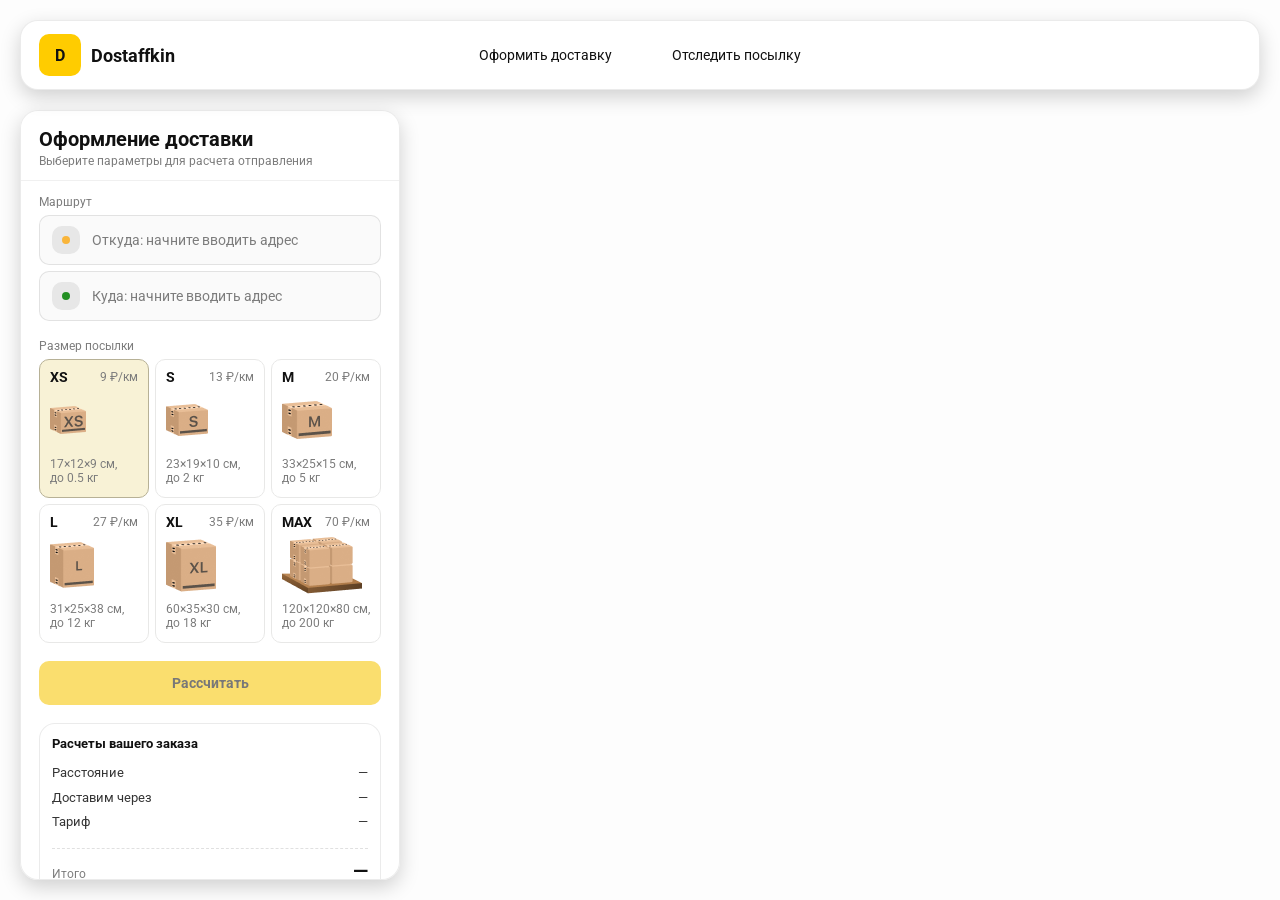
==== order.html @ 2e92b801 "Добавление проекта" ====
<!DOCTYPE html>
<html lang="ru">
<head>
  <meta charset="utf-8"/>
  <meta name="viewport" content="width=device-width,initial-scale=1,maximum-scale=1,user-scalable=0"/>
  <title>Оформление доставки</title>
  <link rel="stylesheet" href="styles/base.css"/>
  <link rel="stylesheet" href="styles/base_adaptive.css"/>
  <link rel="stylesheet" href="styles/order.css"/>
  <link rel="stylesheet" href="styles/order_adaptive.css"/>
    <script src="https://api-maps.yandex.ru/2.1/?lang=ru_RU&apikey=99708231-cf86-4f38-8fbd-c0e932e40367&suggest_apikey=fa4eba59-2806-4e3c-8277-b760c59cbbd2" type="text/javascript"></script>
</head>
<body>
<header class="header">
    <a class="header-brand" href="./index.html">
        <div class="header-logo">D</div>
        <div class="header-title">Dostaffkin</div>
    </a>
    <nav class="header-menu">
        <a class="header-link" href="#">Оформить <span>доставку</span></a>
        <a class="header-link" href="track.html">Отследить <span>посылку</span></a>
    </nav>
</header>
<aside class="main" id="sidebar">
    <div class="main-header">
        <div class="main-title">Оформление доставки</div>
        <div class="main-text">Выберите параметры для расчета отправления</div>
    </div>
    <div class="main-content">
        <div class="main-route">
            <div class="main-block-title">Маршрут</div>
            <div class="main-fields">
                <div class="main-field" id="fromField">
                    <div class="main-pin"></div>
                    <input id="from" placeholder="Откуда: начните вводить адрес" autocomplete="off"/>
                    <div class="main-ac" id="fromAc" role="listbox" aria-label="Подсказки адресов"></div>
                </div>
                <div class="main-field" id="toField">
                    <div class="main-pin"></div>
                    <input id="to" placeholder="Куда: начните вводить адрес" autocomplete="off"/>
                    <div class="main-ac" id="toAc" role="listbox" aria-label="Подсказки адресов"></div>
                </div>
            </div>
        </div>
        <div class="main-package">
            <div class="main-block-title">Размер посылки</div>
            <div class="main-sizes">
                <div class="main-size-card is-active" data-value="xs">
                    <div class="main-size-top">
                        <div class="main-size-label">XS</div>
                        <div class="main-size-rate">9 ₽/км</div>
                    </div>
                    <div class="main-size-media">
                        <img src="images/sizes/xs.png" alt="Короб XS"/>
                    </div>
                    <div class="main-size-description">17×12×9 см,<br>до 0.5 кг</div>
                </div>

                <div class="main-size-card" data-value="s">
                    <div class="main-size-top">
                        <div class="main-size-label">S</div>
                        <div class="main-size-rate">13 ₽/км</div>
                    </div>
                    <div class="main-size-media">
                        <img src="images/sizes/s.png" alt="Короб S"/>
                    </div>
                    <div class="main-size-description">23×19×10 см,<br>до 2 кг</div>
                </div>

                <div class="main-size-card" data-value="m">
                    <div class="main-size-top">
                        <div class="main-size-label">M</div>
                        <div class="main-size-rate">20 ₽/км</div>
                    </div>
                    <div class="main-size-media">
                        <img src="images/sizes/m.png" alt="Короб M"/>
                    </div>
                    <div class="main-size-description">33×25×15 см,<br>до 5 кг</div>
                </div>

                <div class="main-size-card" data-value="l">
                    <div class="main-size-top">
                        <div class="main-size-label">L</div>
                        <div class="main-size-rate">27 ₽/км</div>
                    </div>
                    <div class="main-size-media">
                        <img src="images/sizes/l.png" alt="Короб L"/>
                    </div>
                    <div class="main-size-description">31×25×38 см,<br>до 12 кг</div>
                </div>
                <div class="main-size-card" data-value="xl">
                    <div class="main-size-top">
                        <div class="main-size-label">XL</div>
                        <div class="main-size-rate">35 ₽/км</div>
                    </div>
                    <div class="main-size-media">
                        <img src="images/sizes/xl.png" alt="Короб XL"/>
                    </div>
                    <div class="main-size-description">60×35×30 см,<br>до 18 кг</div>
                </div>
                <div class="main-size-card" data-value="max">
                    <div class="main-size-top">
                        <div class="main-size-label">MAX</div>
                        <div class="main-size-rate">70 ₽/км</div>
                    </div>
                    <div class="main-size-media main-size-media-palleta">
                        <img src="images/sizes/max.png" alt="Паллета"/>
                    </div>
                    <div class="main-size-description">120×120×80 см,<br>до 200 кг</div>
                </div>
            </div>
        </div>
        <div class="main-calculate-block">
            <button id="calc" class="button calculate-button" type="button" disabled>Рассчитать</button>
        </div>
        <div class="main-result" id="result">
            <div class="main-result-title">Расчеты вашего заказа</div>
            <div class="main-result-lines">
                <div class="main-result-line"><span>Расстояние</span><span id="distanceValue">—</span></div>
                <div class="main-result-line"><span>Доставим через</span><span id="durationValue">—</span></div>
                <div class="main-result-line"><span>Тариф</span><span id="rateValue">—</span></div>
            </div>
            <div class="main-price">
                <div class="main-price-label">Итого</div>
                <div class="main-price-value" id="totalValue">—</div>
            </div>
        </div>
        <div class="main-order-box">
            <div class="main-order-form" id="orderForm">
                <div class="main-order-title">Оформление доставки</div>
                <div class="main-block-info-row">
                    <div class="main-block-title">Контакты</div>
                    <div class="order-fields">
                        <div class="main-field">
                            <input id="customerName" placeholder="Ваше имя" autocomplete="off"/>
                        </div>
                        <div class="main-field">
                            <input id="customerPhone" placeholder="Ваш телефон" autocomplete="off" inputmode="tel"/>
                        </div>
                    </div>
                </div>
                <div class="main-block-info-row extra-info">
                    <div class="main-block-title">Дополнительная информация</div>
                    <div class="main-field textarea">
                        <textarea id="comment" placeholder="Детали доставки и комментарии"></textarea>
                    </div>
                </div>
                <button id="submit" class="button main-submit-request" type="button" disabled>Отправить
                    заявку
                </button>
            </div>
            <div class="main-order-success" id="orderSuccess">
                <div class="main-success-icon">✓</div>
                <div class="main-success-title">Заявка отправлена!</div>
                <div class="main-success-title">Номер отправления – <span id="orderId"></span></div>
                <div class="main-success-subtitle">Мы скоро свяжемся с вами</div>
            </div>
        </div>
    </div>
</aside>
<script src="scripts/order.js"></script>
</body>
</html>
---- styles/base.css ----
*, *::before, *::after {
    box-sizing: border-box;
}

@font-face {
    font-family: "Roboto";
    src: url("../fonts/Roboto-Regular.ttf");
    font-weight: normal;
}

@font-face {
    font-family: "Roboto";
    src: url("../fonts/Roboto-Bold.ttf");
    font-weight: bold;
}

@font-face {
    font-family: "Roboto";
    src: url("../fonts/Roboto-Medium.ttf");
    font-weight: 500;
}

html, body {
    margin: 0;
    color: #111111;
    font-family: "Roboto", sans-serif;
}

body {
    background: #FDFDFD;
}

.header {
    border-radius: 18px;
    box-shadow: 0 7px 20px 0 #0000002E;
    backdrop-filter: blur(10px);
    background: #ffffff;
    left: 20px;
    border: 1px solid rgba(0, 0, 0, 0.08);
    position: fixed;
    right: 20px;
    top: 20px;
    padding: 14px 18px;
    height: 70px;
    display: flex;
    align-items: center;
    z-index: 6;
}

.header-brand {
    display: flex;
    align-items: center;
    text-decoration: none;
    gap: 10px;
}

.header-logo {
    width: 42px;
    height: 42px;
    border-radius: 10px;
    background: #FFCC00;
    display: grid;
    place-items: center;
    font-weight: bold;
    color: #111;
}

.header-title {
    font-size: 18px;
    font-weight: bold;
    color: #111111;
    text-decoration: none;
}

.header-menu {
    display: flex;
    align-items: center;
    gap: 60px;
    margin: 0;
    position: absolute;
    left: 50%;
    transform: translateX(-50%);
}

.header-link {
    font-size: 14px;
    color: #111111;
    text-decoration: none;
}

.button {
    border: 0;
    outline: none;
    height: 44px;
    border-radius: 10px;
    font-size: 14px;
    font-weight: bold;
    cursor: pointer;
    font-family: inherit;
    transition: transform .08s ease, opacity .12s ease;
    background: #ffcc00;
    color: #111111;
    text-align: center;
    text-decoration: none;
}

.button:hover {
    background-color: #E5BC19;
}

.button:disabled {
    cursor: not-allowed;
    background-color: #FADE6E;
    color: #787878;
    transform: none;
}

.button.button-white {
    background: #ffffff;
    border: 1px solid #111111;
}

.button.button-white:hover {
    background: rgb(241 241 241);
}

.main-field {
    display: flex;
    align-items: center;
    margin-top: 6px;
    gap: 10px;
    border: 1px solid #1111111A;
    background: #FAFAFA;
    border-radius: 10px;
    padding: 10px 12px;
    position: relative;
    box-sizing: border-box;
    height: 50px;
}

.main-field.textarea {
    height: auto;
}

.main-pin {
    width: 28px;
    height: 28px;
    border-radius: 10px;
    background: rgba(17, 17, 17, 0.08);
    display: grid;
    place-items: center;
    flex: 0 0 auto;
    position: relative;
}

.main-pin::before {
    content: "";
    width: 8px;
    height: 8px;
    border-radius: 999px;
    background: orange;
    opacity: .75;
    display: block;
}

.main-field:last-child .main-pin::before {
    background: green;
    opacity: .85;
}

input, textarea {
    width: 100%;
    border: 0;
    outline: none;
    background: transparent;
    font-size: 14px;
    color: #111111;
    font-family: inherit;
}

textarea {
    resize: vertical;
    min-height: 72px;
    padding: 2px 0;
}

input::placeholder, textarea::placeholder {
    color: #7C7C7C;
}

.main-field:focus-within {
    border-color: rgba(0, 0, 0, 0.20);
    box-shadow: 0 0 0 4px rgba(255, 204, 0, 0.35);
    background: rgba(255, 255, 255, 0.75);
}
---- styles/base_adaptive.css ----
@media (max-width: 767px) {
    .header {
        left: 10px;
        right: 10px;
        top: 10px;
    }

    .header-link span {
        display: none;
    }

    .header-menu {
        gap: 20px;
        justify-content: flex-start;
        margin: 0 0 0 30px;
        position: static;
        transform: none;
    }
}

@media (max-width: 420px) {
    .header-title {
        display: none;
    }
}

@media (max-width: 374px) {
    .header-menu {
        gap: 10px;
        margin: 0 0 0 10px;
    }
}
---- styles/order.css ----
#map {
    position: fixed;
    inset: 0;
}
.main {
    border-radius: 18px;
    box-shadow: 0 7px 20px 0 #0000002E;
    backdrop-filter: blur(10px);
    background: rgba(255, 255, 255, 0.96);
    left: 20px;
    border: 1px solid rgba(0, 0, 0, 0.08);
    position: fixed;
    top: 110px;
    bottom: 20px;
    width: 380px;
    display: flex;
    flex-direction: column;
    overflow: hidden;
    z-index: 5;
}

.main-header {
    padding: 18px 18px 12px 18px;
    border-bottom: 1px solid rgba(0, 0, 0, 0.06);
    display: flex;
    flex-direction: column;
}

.main-title {
    font-size: 20px;
    line-height: 100%;
    font-weight: bold;
}

.main-text {
    font-size: 12px;
    margin-top: 5px;
    color: #7C7C7C;
}

.main-content {
    padding: 14px 18px 18px 18px;
    overflow: auto;
    scrollbar-width: none;
    display: flex;
    flex-direction: column;
    gap: 18px;
    flex: 1;
}

.main-block-title {
    font-size: 12px;
    color: #7C7C7C;
}

.main-route .main-block-title,
.main-package .main-block-title {
    margin-bottom: 6px;
}

.main-sizes {
    display: grid;
    gap: 6px;
    grid-template-columns: repeat(3, 1fr);
}

.main-size-card {
    border: 1px solid #E8E8E7;
    background: #FFFFFF;
    border-radius: 10px;
    padding: 10px;
    cursor: pointer;
    user-select: none;
    transition: transform .08s ease, border-color .12s ease, background .12s ease;
    min-height: 139px;
}

.main-size-card:hover {
    transform: translateY(-1px);
}

.main-size-card.is-active {
    background-color: #F8F2D6;
    border-color: #B7B196;
}

.main-size-top {
    display: flex;
    align-items: center;
    justify-content: space-between;
}

.main-size-label {
    font-weight: bold;
    font-size: 14px;
    color: #111111;
    line-height: 100%;
}

.main-size-rate {
    font-size: 12px;
    color: #7C7C7C;
    line-height: 100%;
}

.main-size-media {
    margin-top: 8px;
    height: 57px;
}

.main-size-description {
    margin-top: 8px;
    font-size: 12px;
    color: #7C7C7C;
    line-height: 1.2;
}

.calculate-button {
    width: 100%;
}

.main-result {
    border: 1px solid rgba(0, 0, 0, 0.08);
    background: rgba(255, 255, 255, 0.75);
    border-radius: 16px;
    padding: 12px;
    line-height: 1.25;
}

.main-result-title {
    font-weight: bold;
    font-size: 13px;
    color: #111111;
    margin-bottom: 13px;
}

.main-result-lines {
    gap: 8px;
    display: flex;
    flex-direction: column;
}

.main-result-line {
    font-size: 13px;
    color: rgba(17, 17, 17, 0.85);
    display: flex;
    justify-content: space-between;
}

.main-price {
    margin-top: 18px;
    padding-top: 10px;
    border-top: 1px dashed rgba(0, 0, 0, 0.12);
    display: flex;
    align-items: baseline;
    justify-content: space-between;
}

.main-price-label {
    font-size: 12px;
    color: rgba(17, 17, 17, 0.55);
}

.main-price-value {
    font-size: 20px;
    font-weight: bold;
    color: #111111;
    letter-spacing: -0.3px;
}

.main-order-box {
    background: #ffffff;
    border: 1px solid #E8E8E7;
    border-radius: 10px;
    padding: 12px;
}

.main-order-title {
    margin-bottom: 8px;
    font-weight: bold;
    font-size: 14px;
    color: #111111;
}

.main-block-info {
    display: flex;
    flex-direction: column;
    gap: 6px;
}

.order-fields {
    display: grid;
    grid-template-columns: 1fr 1fr;
    column-gap: 10px;
    margin-top: 6px;
}

.main-block-info-row.extra-info {
    display: block;
    margin-top: 13px;
}

.main-submit-request {
    width: 100%;
    margin-top: 6px;
}

.main-order-success {
    display: none;
    text-align: center;
    padding: 22px 12px;
    gap: 12px;
}

.main-order-success.is-visible {
    display: flex;
    flex-direction: column;
    align-items: center;
}

.main-success-icon {
    width: 56px;
    height: 56px;
    border-radius: 50%;
    background: #16a34a;
    color: #ffffff;
    display: grid;
    place-items: center;
    font-size: 30px;
}

.main-success-title {
    font-size: 14px;
    font-weight: bold;
    color: #111111;
}

.main-success-subtitle {
    font-size: 12px;
    color: rgba(17, 17, 17, 0.55);
    line-height: 1.3;
}
---- styles/order_adaptive.css ----
@media (max-width: 767px) {
    .main {
        left: 10px;
        right: 10px;
        top: 50%;
        bottom: 12px;
        width: auto;
        max-width: none;
    }
}

@media (max-width: 420px) {
    .main-sizes {
        grid-template-columns: repeat(2, 1fr);
    }
}
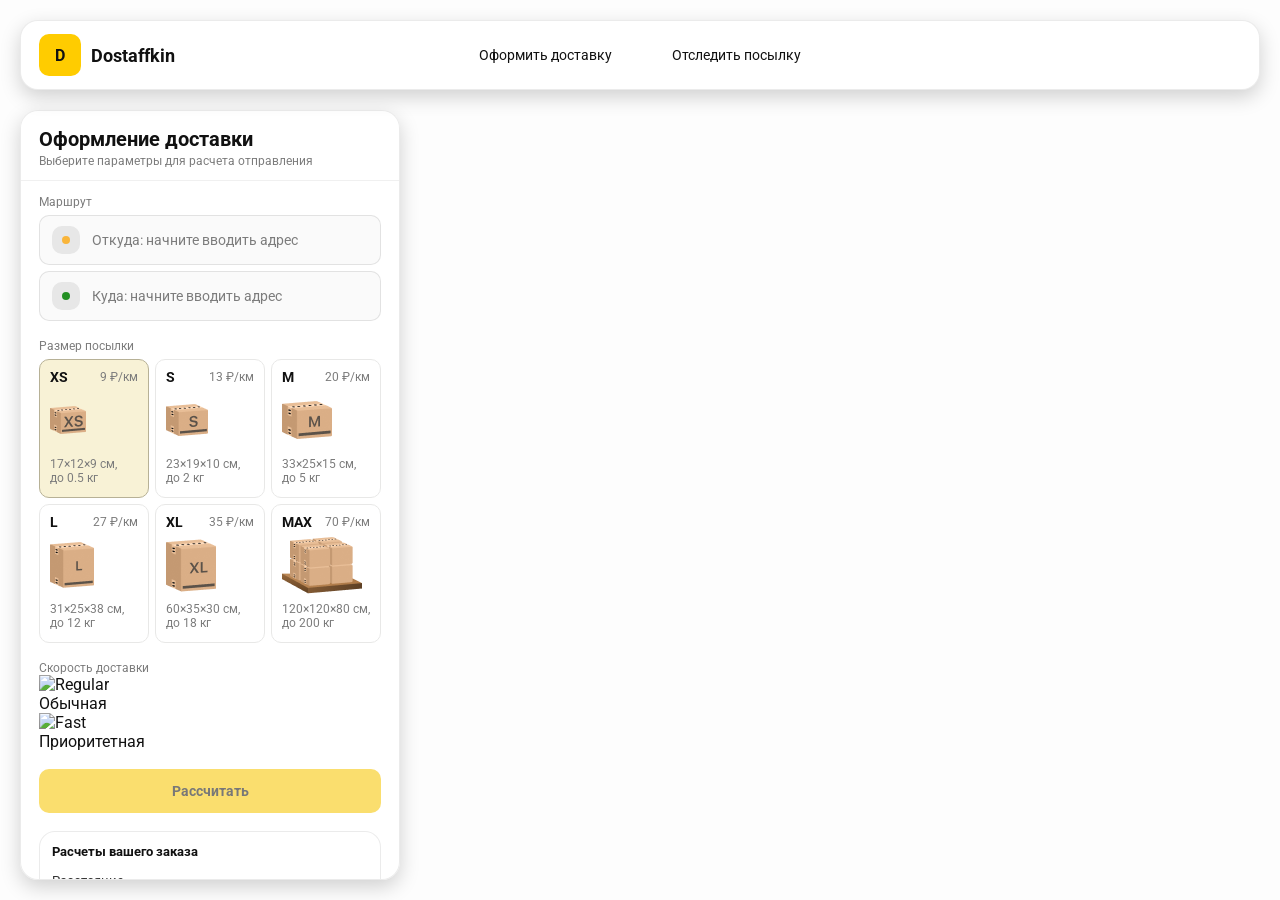
==== commit 8a1a7273: "Фикс" ====
--- a/order.html
+++ b/order.html
@@ -1,16 +1,17 @@
 <!DOCTYPE html>
 <html lang="ru">
 <head>
-  <meta charset="utf-8"/>
-  <meta name="viewport" content="width=device-width,initial-scale=1,maximum-scale=1,user-scalable=0"/>
-  <title>Оформление доставки</title>
-  <link rel="stylesheet" href="styles/base.css"/>
-  <link rel="stylesheet" href="styles/base_adaptive.css"/>
-  <link rel="stylesheet" href="styles/order.css"/>
-  <link rel="stylesheet" href="styles/order_adaptive.css"/>
+    <meta charset="utf-8" />
+    <meta name="viewport" content="width=device-width,initial-scale=1,maximum-scale=1,user-scalable=0" />
+    <title>Оформление доставки</title>
+    <link rel="stylesheet" href="styles/base.css" />
+    <link rel="stylesheet" href="styles/base_adaptive.css" />
+    <link rel="stylesheet" href="styles/order.css" />
+    <link rel="stylesheet" href="styles/order_adaptive.css" />
     <script src="https://api-maps.yandex.ru/2.1/?lang=ru_RU&apikey=99708231-cf86-4f38-8fbd-c0e932e40367&suggest_apikey=fa4eba59-2806-4e3c-8277-b760c59cbbd2" type="text/javascript"></script>
 </head>
 <body>
+<div id="map"></div>
 <header class="header">
     <a class="header-brand" href="./index.html">
         <div class="header-logo">D</div>
@@ -18,7 +19,7 @@
     </a>
     <nav class="header-menu">
         <a class="header-link" href="#">Оформить <span>доставку</span></a>
-        <a class="header-link" href="track.html">Отследить <span>посылку</span></a>
+        <a class="header-link" href="./track.html">Отследить <span>посылку</span></a>
     </nav>
 </header>
 <aside class="main" id="sidebar">
@@ -32,12 +33,12 @@
             <div class="main-fields">
                 <div class="main-field" id="fromField">
                     <div class="main-pin"></div>
-                    <input id="from" placeholder="Откуда: начните вводить адрес" autocomplete="off"/>
+                    <input id="from" placeholder="Откуда: начните вводить адрес" autocomplete="off" />
                     <div class="main-ac" id="fromAc" role="listbox" aria-label="Подсказки адресов"></div>
                 </div>
                 <div class="main-field" id="toField">
                     <div class="main-pin"></div>
-                    <input id="to" placeholder="Куда: начните вводить адрес" autocomplete="off"/>
+                    <input id="to" placeholder="Куда: начните вводить адрес" autocomplete="off" />
                     <div class="main-ac" id="toAc" role="listbox" aria-label="Подсказки адресов"></div>
                 </div>
             </div>
@@ -51,9 +52,9 @@
                         <div class="main-size-rate">9 ₽/км</div>
                     </div>
                     <div class="main-size-media">
-                        <img src="images/sizes/xs.png" alt="Короб XS"/>
+                        <img src="images/sizes/xs.png" alt="Короб XS" />
                     </div>
-                    <div class="main-size-description">17×12×9 см,<br>до 0.5 кг</div>
+                    <div class="main-size-description">17×12×9 см,<br />до 0.5 кг</div>
                 </div>
 
                 <div class="main-size-card" data-value="s">
@@ -62,9 +63,9 @@
                         <div class="main-size-rate">13 ₽/км</div>
                     </div>
                     <div class="main-size-media">
-                        <img src="images/sizes/s.png" alt="Короб S"/>
+                        <img src="images/sizes/s.png" alt="Короб S" />
                     </div>
-                    <div class="main-size-description">23×19×10 см,<br>до 2 кг</div>
+                    <div class="main-size-description">23×19×10 см,<br />до 2 кг</div>
                 </div>
 
                 <div class="main-size-card" data-value="m">
@@ -73,9 +74,9 @@
                         <div class="main-size-rate">20 ₽/км</div>
                     </div>
                     <div class="main-size-media">
-                        <img src="images/sizes/m.png" alt="Короб M"/>
+                        <img src="images/sizes/m.png" alt="Короб M" />
                     </div>
-                    <div class="main-size-description">33×25×15 см,<br>до 5 кг</div>
+                    <div class="main-size-description">33×25×15 см,<br />до 5 кг</div>
                 </div>
 
                 <div class="main-size-card" data-value="l">
@@ -84,9 +85,9 @@
                         <div class="main-size-rate">27 ₽/км</div>
                     </div>
                     <div class="main-size-media">
-                        <img src="images/sizes/l.png" alt="Короб L"/>
+                        <img src="images/sizes/l.png" alt="Короб L" />
                     </div>
-                    <div class="main-size-description">31×25×38 см,<br>до 12 кг</div>
+                    <div class="main-size-description">31×25×38 см,<br />до 12 кг</div>
                 </div>
                 <div class="main-size-card" data-value="xl">
                     <div class="main-size-top">
@@ -94,9 +95,9 @@
                         <div class="main-size-rate">35 ₽/км</div>
                     </div>
                     <div class="main-size-media">
-                        <img src="images/sizes/xl.png" alt="Короб XL"/>
+                        <img src="images/sizes/xl.png" alt="Короб XL" />
                     </div>
-                    <div class="main-size-description">60×35×30 см,<br>до 18 кг</div>
+                    <div class="main-size-description">60×35×30 см,<br />до 18 кг</div>
                 </div>
                 <div class="main-size-card" data-value="max">
                     <div class="main-size-top">
@@ -104,9 +105,22 @@
                         <div class="main-size-rate">70 ₽/км</div>
                     </div>
                     <div class="main-size-media main-size-media-palleta">
-                        <img src="images/sizes/max.png" alt="Паллета"/>
+                        <img src="images/sizes/max.png" alt="Паллета" />
                     </div>
-                    <div class="main-size-description">120×120×80 см,<br>до 200 кг</div>
+                    <div class="main-size-description">120×120×80 см,<br />до 200 кг</div>
+                </div>
+            </div>
+        </div>
+        <div class="main-speed">
+            <div class="main-block-title">Скорость доставки</div>
+            <div class="main-speeds">
+                <div class="main-speed-card is-active" data-value="regular">
+                    <img class="main-speed-media" src="images/icons/regular.svg" alt="Regular" />
+                    <div class="main-speed-description">Обычная</div>
+                </div>
+                <div class="main-speed-card" data-value="fast">
+                    <img class="main-speed-media" src="images/icons/fast.svg" alt="Fast" />
+                    <div class="main-speed-description">Приоритетная</div>
                 </div>
             </div>
         </div>
@@ -132,10 +146,15 @@
                     <div class="main-block-title">Контакты</div>
                     <div class="order-fields">
                         <div class="main-field">
-                            <input id="customerName" placeholder="Ваше имя" autocomplete="off"/>
+                            <input id="customerName" placeholder="Ваше имя" autocomplete="off" />
                         </div>
                         <div class="main-field">
-                            <input id="customerPhone" placeholder="Ваш телефон" autocomplete="off" inputmode="tel"/>
+                            <input
+                                    id="customerPhone"
+                                    placeholder="Ваш телефон"
+                                    autocomplete="off"
+                                    inputmode="tel"
+                            />
                         </div>
                     </div>
                 </div>
@@ -145,8 +164,8 @@
                         <textarea id="comment" placeholder="Детали доставки и комментарии"></textarea>
                     </div>
                 </div>
-                <button id="submit" class="button main-submit-request" type="button" disabled>Отправить
-                    заявку
+                <button id="submit" class="button main-submit-request" type="button" disabled>
+                    Отправить заявку
                 </button>
             </div>
             <div class="main-order-success" id="orderSuccess">
@@ -160,4 +179,4 @@
 </aside>
 <script src="scripts/order.js"></script>
 </body>
-</html>+</html>
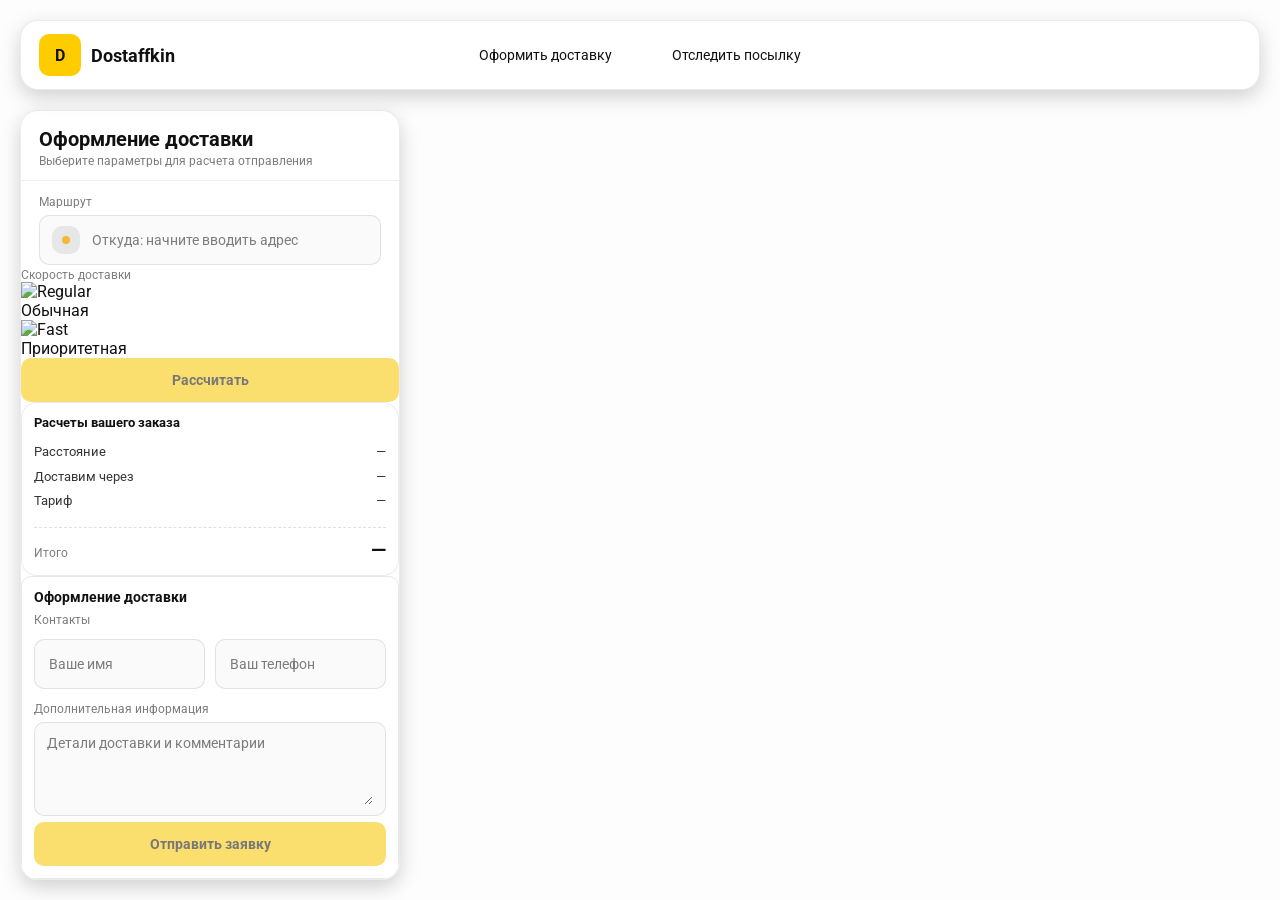
==== commit baca3f23: "Фикс" ====
--- a/order.html
+++ b/order.html
@@ -1,17 +1,23 @@
-<!DOCTYPE html>
+<!doctype html>
 <html lang="ru">
+
 <head>
     <meta charset="utf-8" />
     <meta name="viewport" content="width=device-width,initial-scale=1,maximum-scale=1,user-scalable=0" />
     <title>Оформление доставки</title>
+
     <link rel="stylesheet" href="styles/base.css" />
     <link rel="stylesheet" href="styles/base_adaptive.css" />
+
     <link rel="stylesheet" href="styles/order.css" />
     <link rel="stylesheet" href="styles/order_adaptive.css" />
+
     <script src="https://api-maps.yandex.ru/2.1/?lang=ru_RU&apikey=99708231-cf86-4f38-8fbd-c0e932e40367&suggest_apikey=fa4eba59-2806-4e3c-8277-b760c59cbbd2" type="text/javascript"></script>
 </head>
+
 <body>
 <div id="map"></div>
+
 <header class="header">
     <a class="header-brand" href="./index.html">
         <div class="header-logo">D</div>
@@ -54,7 +60,7 @@
                     <div class="main-size-media">
                         <img src="images/sizes/xs.png" alt="Короб XS" />
                     </div>
-                    <div class="main-size-description">17×12×9 см,<br />до 0.5 кг</div>
+                    <div class="main-size-description">17×12×9 см,<br>до 0.5 кг</div>
                 </div>
 
                 <div class="main-size-card" data-value="s">
@@ -65,7 +71,7 @@
                     <div class="main-size-media">
                         <img src="images/sizes/s.png" alt="Короб S" />
                     </div>
-                    <div class="main-size-description">23×19×10 см,<br />до 2 кг</div>
+                    <div class="main-size-description">23×19×10 см,<br>до 2 кг</div>
                 </div>
 
                 <div class="main-size-card" data-value="m">
@@ -76,7 +82,7 @@
                     <div class="main-size-media">
                         <img src="images/sizes/m.png" alt="Короб M" />
                     </div>
-                    <div class="main-size-description">33×25×15 см,<br />до 5 кг</div>
+                    <div class="main-size-description">33×25×15 см,<br>до 5 кг</div>
                 </div>
 
                 <div class="main-size-card" data-value="l">
@@ -87,7 +93,7 @@
                     <div class="main-size-media">
                         <img src="images/sizes/l.png" alt="Короб L" />
                     </div>
-                    <div class="main-size-description">31×25×38 см,<br />до 12 кг</div>
+                    <div class="main-size-description">31×25×38 см,<br>до 12 кг</div>
                 </div>
                 <div class="main-size-card" data-value="xl">
                     <div class="main-size-top">
@@ -97,7 +103,7 @@
                     <div class="main-size-media">
                         <img src="images/sizes/xl.png" alt="Короб XL" />
                     </div>
-                    <div class="main-size-description">60×35×30 см,<br />до 18 кг</div>
+                    <div class="main-size-description">60×35×30 см,<br>до 18 кг</div>
                 </div>
                 <div class="main-size-card" data-value="max">
                     <div class="main-size-top">
@@ -107,7 +113,7 @@
                     <div class="main-size-media main-size-media-palleta">
                         <img src="images/sizes/max.png" alt="Паллета" />
                     </div>
-                    <div class="main-size-description">120×120×80 см,<br />до 200 кг</div>
+                    div class="main-size-description">120×120×80 см,<br>до 200 кг</div>
                 </div>
             </div>
         </div>
@@ -149,12 +155,8 @@
                             <input id="customerName" placeholder="Ваше имя" autocomplete="off" />
                         </div>
                         <div class="main-field">
-                            <input
-                                    id="customerPhone"
-                                    placeholder="Ваш телефон"
-                                    autocomplete="off"
-                                    inputmode="tel"
-                            />
+                            <input id="customerPhone" placeholder="Ваш телефон" autocomplete="off"
+                                   inputmode="tel" />
                         </div>
                     </div>
                 </div>
@@ -164,8 +166,8 @@
                         <textarea id="comment" placeholder="Детали доставки и комментарии"></textarea>
                     </div>
                 </div>
-                <button id="submit" class="button main-submit-request" type="button" disabled>
-                    Отправить заявку
+                <button id="submit" class="button main-submit-request" type="button" disabled>Отправить
+                    заявку
                 </button>
             </div>
             <div class="main-order-success" id="orderSuccess">
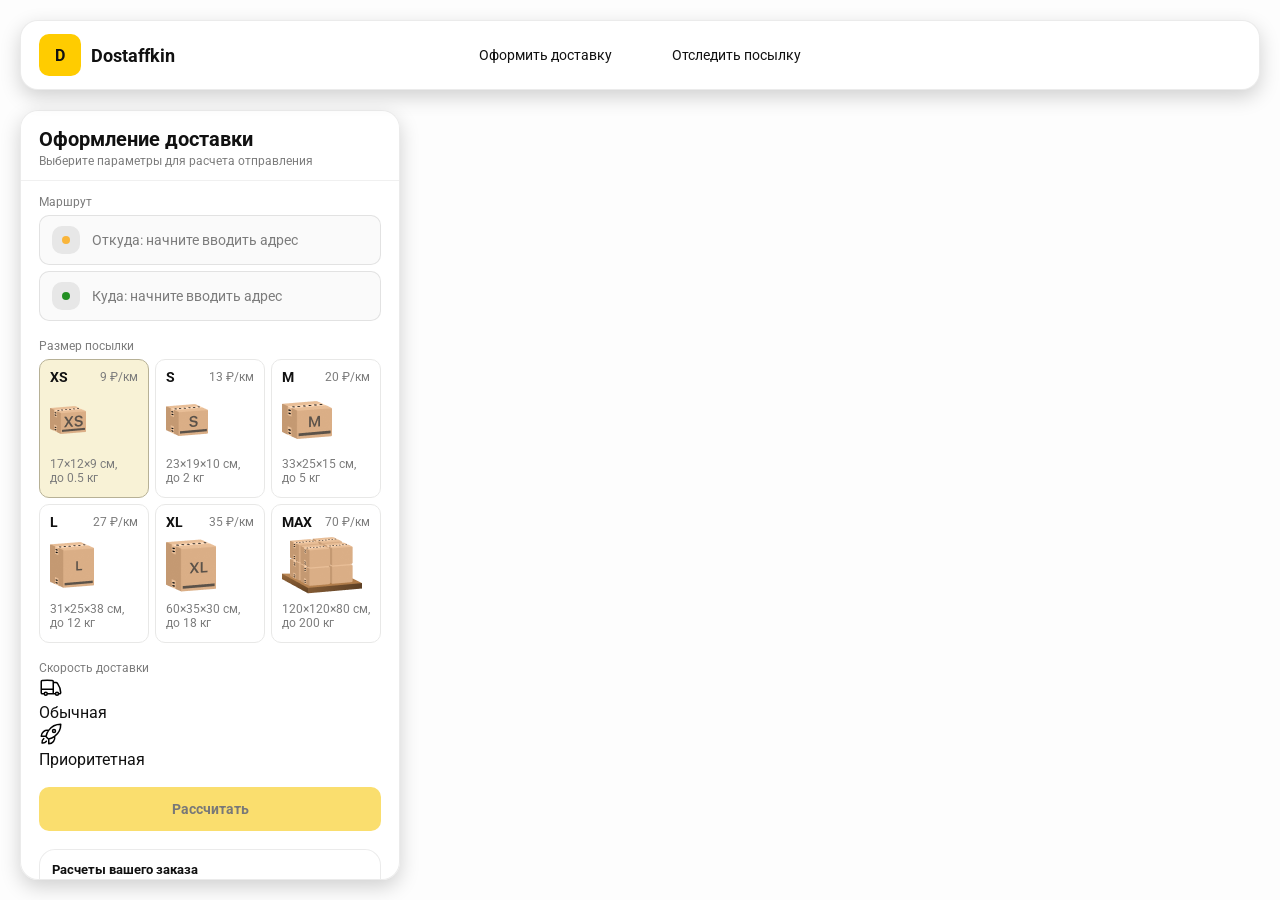
==== commit 29e05d38: "Фикс" ====
--- a/order.html
+++ b/order.html
@@ -113,7 +113,7 @@
                     <div class="main-size-media main-size-media-palleta">
                         <img src="images/sizes/max.png" alt="Паллета" />
                     </div>
-                    div class="main-size-description">120×120×80 см,<br>до 200 кг</div>
+                    <div class="main-size-description">120×120×80 см,<br>до 200 кг</div>
                 </div>
             </div>
         </div>
